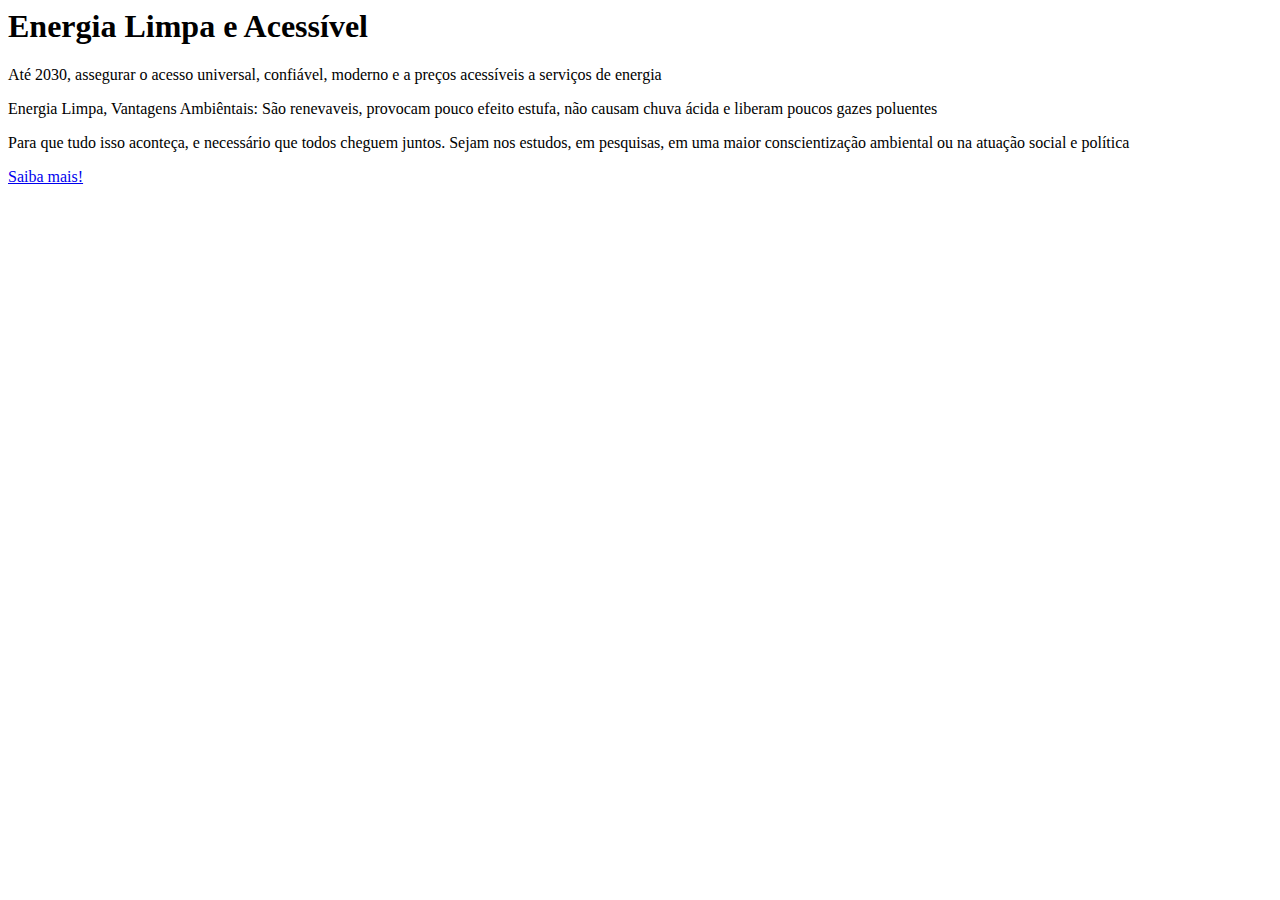
==== index.html @ b8db3df8 "primeiro site html" ====
<html>
    <head>
            <title>Desafio 01</title>
            <link rel="stylesheet" href="estilo.css">
            <meta charset="UTF-8">
    </head>
    <body>
        <div id="imagem_fundo">
            <h1 id="Titulo">Energia Limpa e Acessível</h1>
            <p id="Subtitulo">Até 2030, assegurar o acesso universal, confiável, moderno e a preços acessíveis a serviços de energia</p>
            <p id="Paragrafo_1">Energia Limpa, Vantagens Ambiêntais: São renevaveis, provocam pouco efeito estufa, não causam chuva ácida e liberam poucos gazes poluentes</p>
            <p id="paragrafo_2">Para que tudo isso aconteça, e necessário que todos cheguem juntos. Sejam nos estudos, em pesquisas, em uma maior conscientização ambiental ou na atuação social e política</p>
            
            <a id="Ação" href="https://nacoesunidas.org/pos2015/ods9/"target="_blanck">Saiba mais!</a>
        </div>
    </body>
</html>
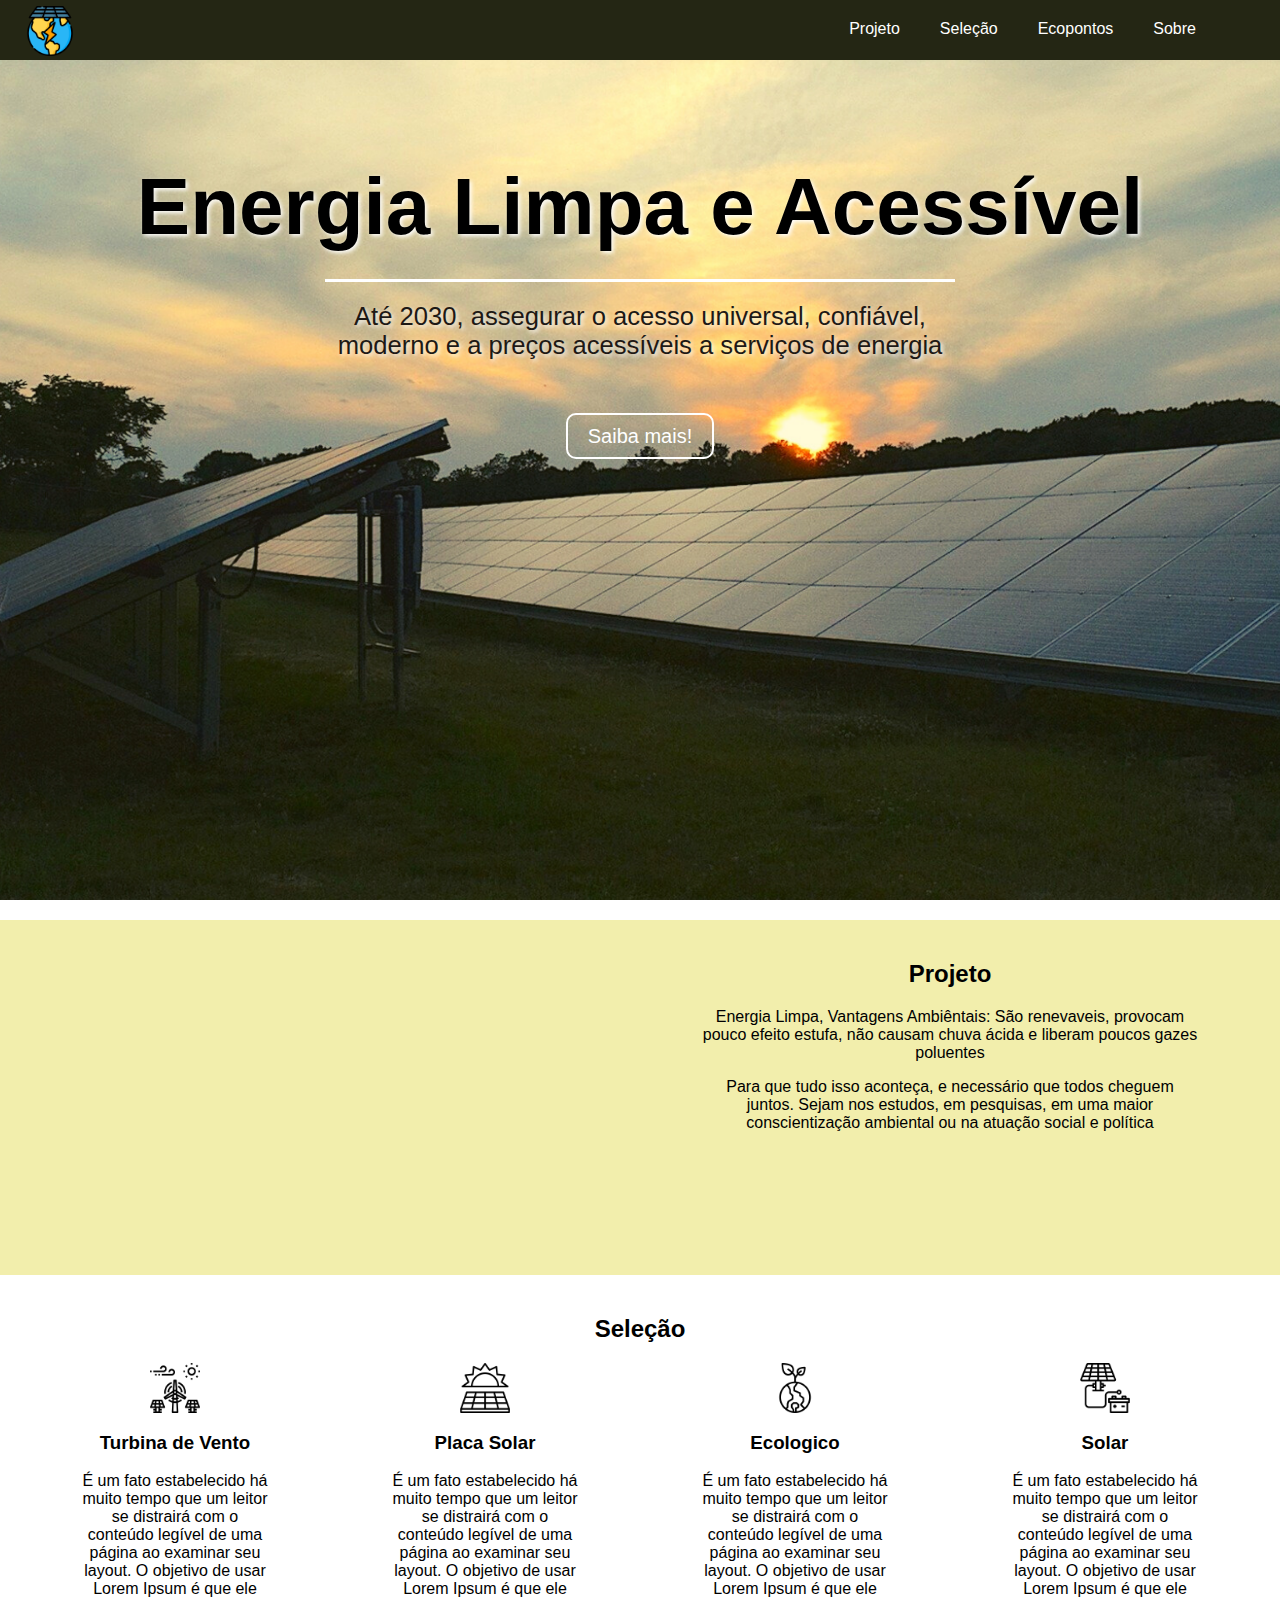
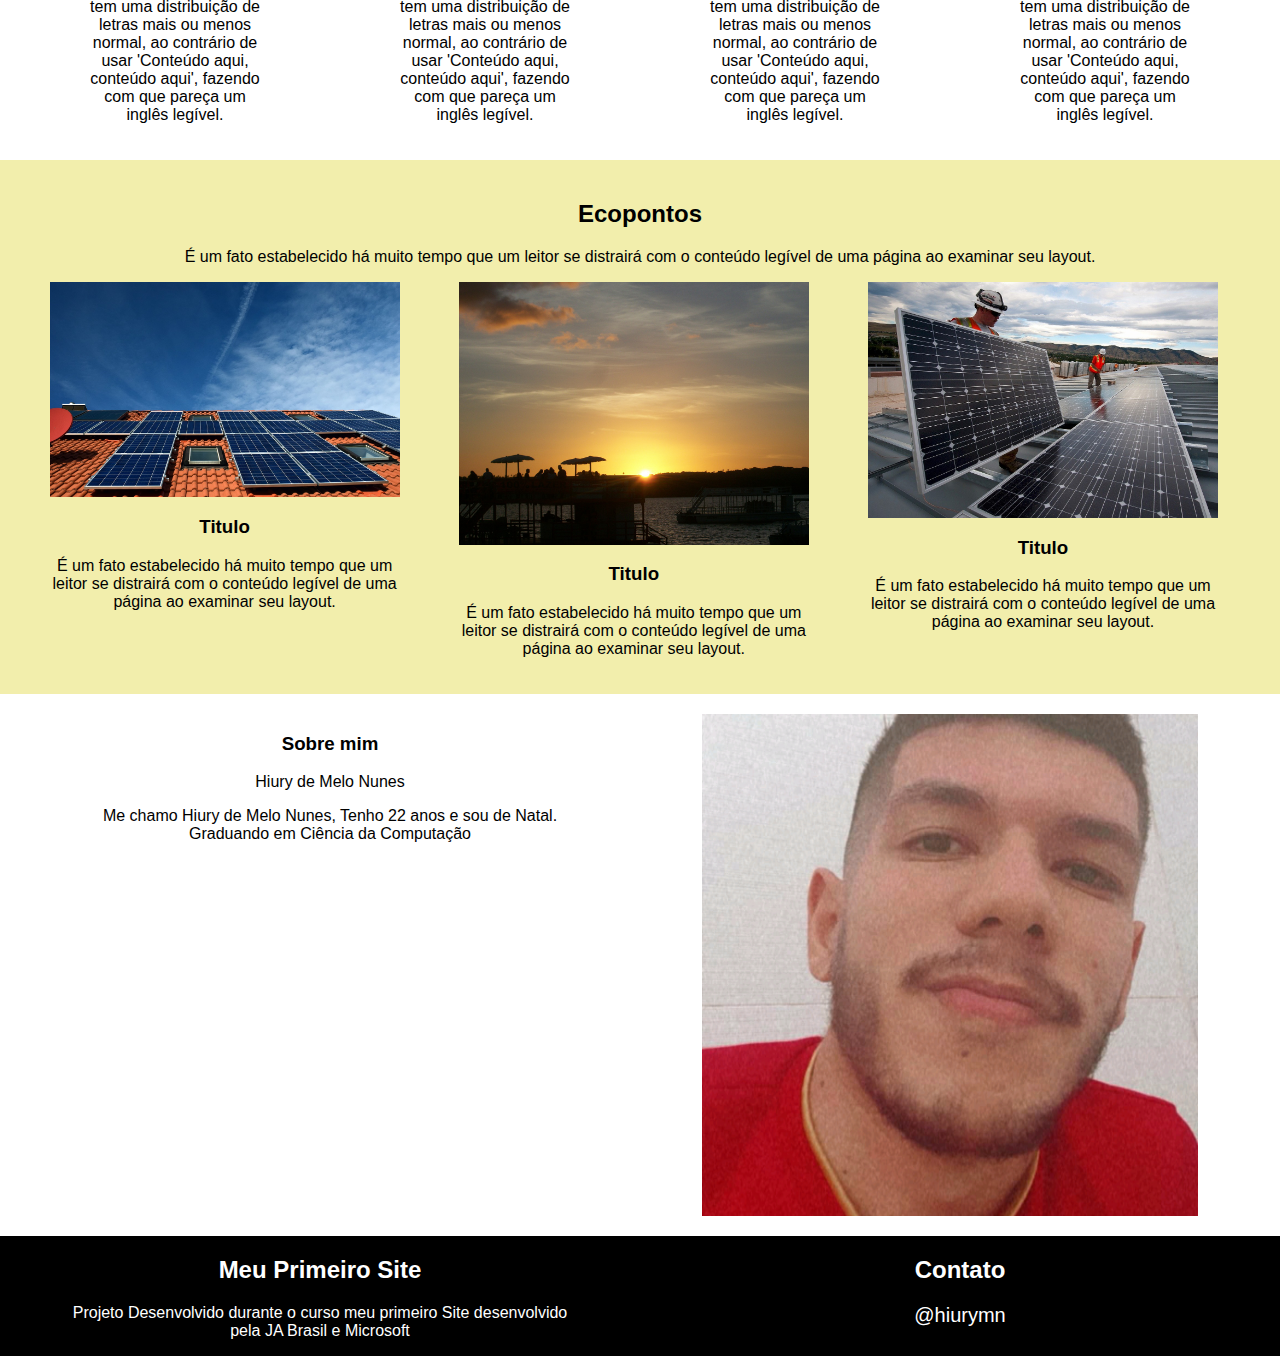
==== commit 200dfc47: "Add files via upload" ====
--- a/index.html
+++ b/index.html
@@ -1,17 +1,147 @@
 <html>
-    <head>
-            <title>Desafio 01</title>
-            <link rel="stylesheet" href="estilo.css">
-            <meta charset="UTF-8">
-    </head>
-    <body>
-        <div id="imagem_fundo">
-            <h1 id="Titulo">Energia Limpa e Acessível</h1>
-            <p id="Subtitulo">Até 2030, assegurar o acesso universal, confiável, moderno e a preços acessíveis a serviços de energia</p>
-            <p id="Paragrafo_1">Energia Limpa, Vantagens Ambiêntais: São renevaveis, provocam pouco efeito estufa, não causam chuva ácida e liberam poucos gazes poluentes</p>
-            <p id="paragrafo_2">Para que tudo isso aconteça, e necessário que todos cheguem juntos. Sejam nos estudos, em pesquisas, em uma maior conscientização ambiental ou na atuação social e política</p>
-            
-            <a id="Ação" href="https://nacoesunidas.org/pos2015/ods9/"target="_blanck">Saiba mais!</a>
+
+<head>
+    <title>Desafio 01</title>
+    <link rel="stylesheet" href="estilo.css">
+    <meta charset="UTF-8">
+    <meta name="viewport" content="width:divece-width,initial-scale=1.0">
+</head>
+
+<body>
+
+    <header>
+        <div id="logodiv">
+            <img id="logo" src="img/logo.png" alt="">
         </div>
-    </body>
+        <ul id="menu">
+            <li><a href="#projeto"> Projeto </a></li>
+            <li><a href="#selecao"> Seleção </a></li>
+            <li><a href="#ecopontos"> Ecopontos</a></li>
+            <li><a href="#sobre"> Sobre</a></li>
+        </ul>
+    </header>
+
+    <div id="imagem_fundo">
+
+        <h1 id="Titulo">Energia Limpa e Acessível</h1>
+        <p id="Subtitulo">Até 2030, assegurar o acesso universal, confiável, moderno e a preços acessíveis a serviços de
+            energia</p>
+
+
+        <a id="Ação" href="https://nacoesunidas.org/pos2015/ods7/" target="_blanck">Saiba mais!</a>
+    </div>
+    <section id="projeto" class="destaque">
+        <div class="coluna dois">
+            <iframe width="100%" height="315" src="https://www.youtube.com/embed/bnU4qrwbpQE" frameborder="0"
+                allow="accelerometer; autoplay; encrypted-media; gyroscope; picture-in-picture"
+                allowfullscreen></iframe>
+        </div>
+
+        <div class="coluna dois">
+            <h2 class="centralizado">Projeto</h2>
+
+            <p id="Paragrafo_1">Energia Limpa, Vantagens Ambiêntais: São renevaveis, provocam pouco efeito estufa, não
+                causam chuva ácida e liberam poucos gazes poluentes
+            </p>
+
+            <p id="paragrafo_2">Para que tudo isso aconteça, e necessário que todos cheguem juntos. Sejam nos estudos,
+                em pesquisas, em uma maior conscientização ambiental ou na atuação social e política
+            </p>
+        </div>
+    </section>
+    <section id="selecao">
+        <h2 class="centralizado">Seleção</h2>
+        <div class="coluna quatro">
+            <img class="icone" src="img/turbina-de-vento.png" alt="[e um icone de Lapis">
+            <h3>Turbina de Vento</h3>
+            <p>É um fato estabelecido há muito tempo que um leitor se distrairá com o conteúdo legível de uma página ao
+                examinar seu layout. O objetivo de usar Lorem Ipsum é que ele tem uma distribuição de letras mais ou
+                menos normal, ao contrário de usar 'Conteúdo aqui, conteúdo aqui', fazendo com que pareça um inglês
+                legível.</p>
+        </div>
+
+        <div class="coluna quatro">
+            <img class="icone" src="img/placas_solares.png" alt="[e um icone de Lapis">
+            <h3>Placa Solar</h3>
+            <p>É um fato estabelecido há muito tempo que um leitor se distrairá com o conteúdo legível de uma página ao
+                examinar seu layout. O objetivo de usar Lorem Ipsum é que ele tem uma distribuição de letras mais ou
+                menos normal, ao contrário de usar 'Conteúdo aqui, conteúdo aqui', fazendo com que pareça um inglês
+                legível.</p>
+        </div>
+
+        <div class="coluna quatro">
+            <img class="icone" src="img/ecologico.png" alt="[e um icone de Lapis">
+            <h3>Ecologico</h3>
+            <p>É um fato estabelecido há muito tempo que um leitor se distrairá com o conteúdo legível de uma página ao
+                examinar seu layout. O objetivo de usar Lorem Ipsum é que ele tem uma distribuição de letras mais ou
+                menos normal, ao contrário de usar 'Conteúdo aqui, conteúdo aqui', fazendo com que pareça um inglês
+                legível.</p>
+        </div>
+
+        <div class="coluna quatro">
+            <img class="icone" src="img/solar.png" alt="[e um icone de Lapis">
+            <h3>Solar</h3>
+            <p>É um fato estabelecido há muito tempo que um leitor se distrairá com o conteúdo legível de uma página ao
+                examinar seu layout. O objetivo de usar Lorem Ipsum é que ele tem uma distribuição de letras mais ou
+                menos normal, ao contrário de usar 'Conteúdo aqui, conteúdo aqui', fazendo com que pareça um inglês
+                legível.</p>
+        </div>
+    </section>
+
+    <section id="ecopontos" class="destaque">
+        <h2 class="centralizado">Ecopontos</h2>
+        <p class="centralizado">É um fato estabelecido há muito tempo que um leitor se distrairá com o conteúdo legível
+            de uma página ao examinar seu layout.
+        </p>
+
+        <div class="coluna tres">
+            <img class="imgeco" src="img/img02.jpg" alt="">
+            <h3>Titulo</h3>
+            <p>É um fato estabelecido há muito tempo que um leitor se distrairá com o conteúdo legível de uma página ao
+                examinar seu layout.</p>
+        </div>
+
+        <div class="coluna tres">
+            <img class="imgeco" src="img/img03.jpg" alt="">
+            <h3>Titulo</h3>
+            <p>É um fato estabelecido há muito tempo que um leitor se distrairá com o conteúdo legível de uma página ao
+                examinar seu layout.</p>
+        </div>
+
+        <div class="coluna tres">
+            <img class="imgeco" src="img/img04.jpg" alt="">
+            <h3>Titulo</h3>
+            <p>É um fato estabelecido há muito tempo que um leitor se distrairá com o conteúdo legível de uma página ao
+                examinar seu layout.</p>
+        </div>
+    </section>
+
+    <section id="sobre">
+        <div class="coluna dois">
+            <h3 class="centralizado">Sobre mim</h3>
+            <p>Hiury de Melo Nunes</p>
+            <p>Me chamo Hiury de Melo Nunes, Tenho 22 anos e sou de Natal. Graduando em Ciência da Computação</p>
+        </div>
+
+        <div class="coluna dois">
+            <img width="100%" src="img/Eu.jpeg" alt="">
+        </div>
+    </section>
+    <footer>
+        <div class="coluna dois cinco">
+            <h2>Meu Primeiro Site</h2>
+            <p>
+                Projeto Desenvolvido durante o curso meu primeiro Site desenvolvido pela JA Brasil e Microsoft
+            </p>
+        </div>
+
+        <div class="coluna dois cinco">
+            <h2>Contato</h2>
+            <p>
+                <a id="Credito" href="https://www.instagram.com/hiurymn/?hl=pt-br"target="_blanck">@hiurymn</a>
+            </p>
+        </div>
+    </footer>
+</body>
+
 </html>--- a/estilo.css
+++ b/estilo.css
@@ -0,0 +1,146 @@
+html,body{
+    margin: 0;
+    font-family:'Roboto',sans-serif;
+    
+}
+header{
+    background-color:#242614;
+    color: #F2C46D;
+    height: 60px;
+    width: 100%;
+    position: fixed;
+    z-index: 10;
+}
+#logo {
+    width: 50px;
+    position: absolute;
+    margin-top: 0.5%;
+    margin-left: 50px;
+    transform: translatex(-50%) ;
+    
+}
+#menu{
+    float:right;
+    margin-right: 5%;
+    list-style: none;
+    margin-top: 0;
+    
+}
+li{
+   float: left; 
+   padding: 20px 20px 22px 20px;
+}
+li:hover{
+    background-color: #D95A11;
+}
+li a {
+    text-decoration: none;
+    color: white;
+}
+#imagem_fundo{
+    background-image:url(img/capa.png);
+    background-size: cover;
+    background-attachment: fixed;
+    height: 100%;
+    padding: 10px;
+    text-align: center;
+}
+#Titulo{
+    color: black;
+    text-shadow: 2px 2px 4px white;
+    padding-top: 12%;
+    margin: 0;
+    font-size: 500%;
+}
+#Subtitulo{
+    color: #1E1915;
+    text-shadow: 2px 2px 4px white;
+    font-size: 160%;
+    font-weight: 100;
+    margin-left: 25%;
+    margin-right: 25%;
+    padding-top: 20px;
+    padding-bottom: 40px;
+    border-top: 3px white solid;
+}
+
+#Ação{
+    color: white;
+    border: 2px white solid;
+    border-radius: 10px;
+    padding: 10px 20px 10px 20px;
+    font-size: 20px;
+    text-decoration: none;
+}
+.icone{
+    width: 50px;
+}
+
+.destaque{
+    background-color: #F2EEAC;
+}
+section{
+    padding: 20px;
+    float: left;
+    text-align: center;
+}
+.imgeco{
+    width: 350px;
+}
+.coluna{
+    float: left;
+    padding: 0 5%;
+    position: relative;
+    
+}
+.justificado{
+    text-align: justify;
+}
+.centralizado{
+    text-align: center;
+}
+.quatro{
+    width: 15%;
+}
+.tres{
+    width: 29%;
+    padding: 0 2%;
+}
+.dois{
+    width: 40%;
+}
+footer{
+    background-color:black;
+    float: left;
+    width: 100%;
+    text-align: center;
+}
+.cinco{
+    text-decoration: none;
+    color: white;
+}
+@media all and (max-width: 768px) {
+    #menu{
+        visibility: hidden;
+    }
+    .coluna, .dois, .tres, .quatro {
+        display: block;
+        width: 80%;
+        padding: 0px;
+        margin: 10px auto;
+        float: none;
+    }
+    #logodiv{
+        width: 100%;
+        position: relative;
+        text-align: center;
+        padding: 0px;
+    }
+}
+#credito{
+    color: white;
+    border-radius: 10px;
+    padding: 10px 20px 10px 20px;
+    font-size: 20px;
+    text-decoration: none;
+}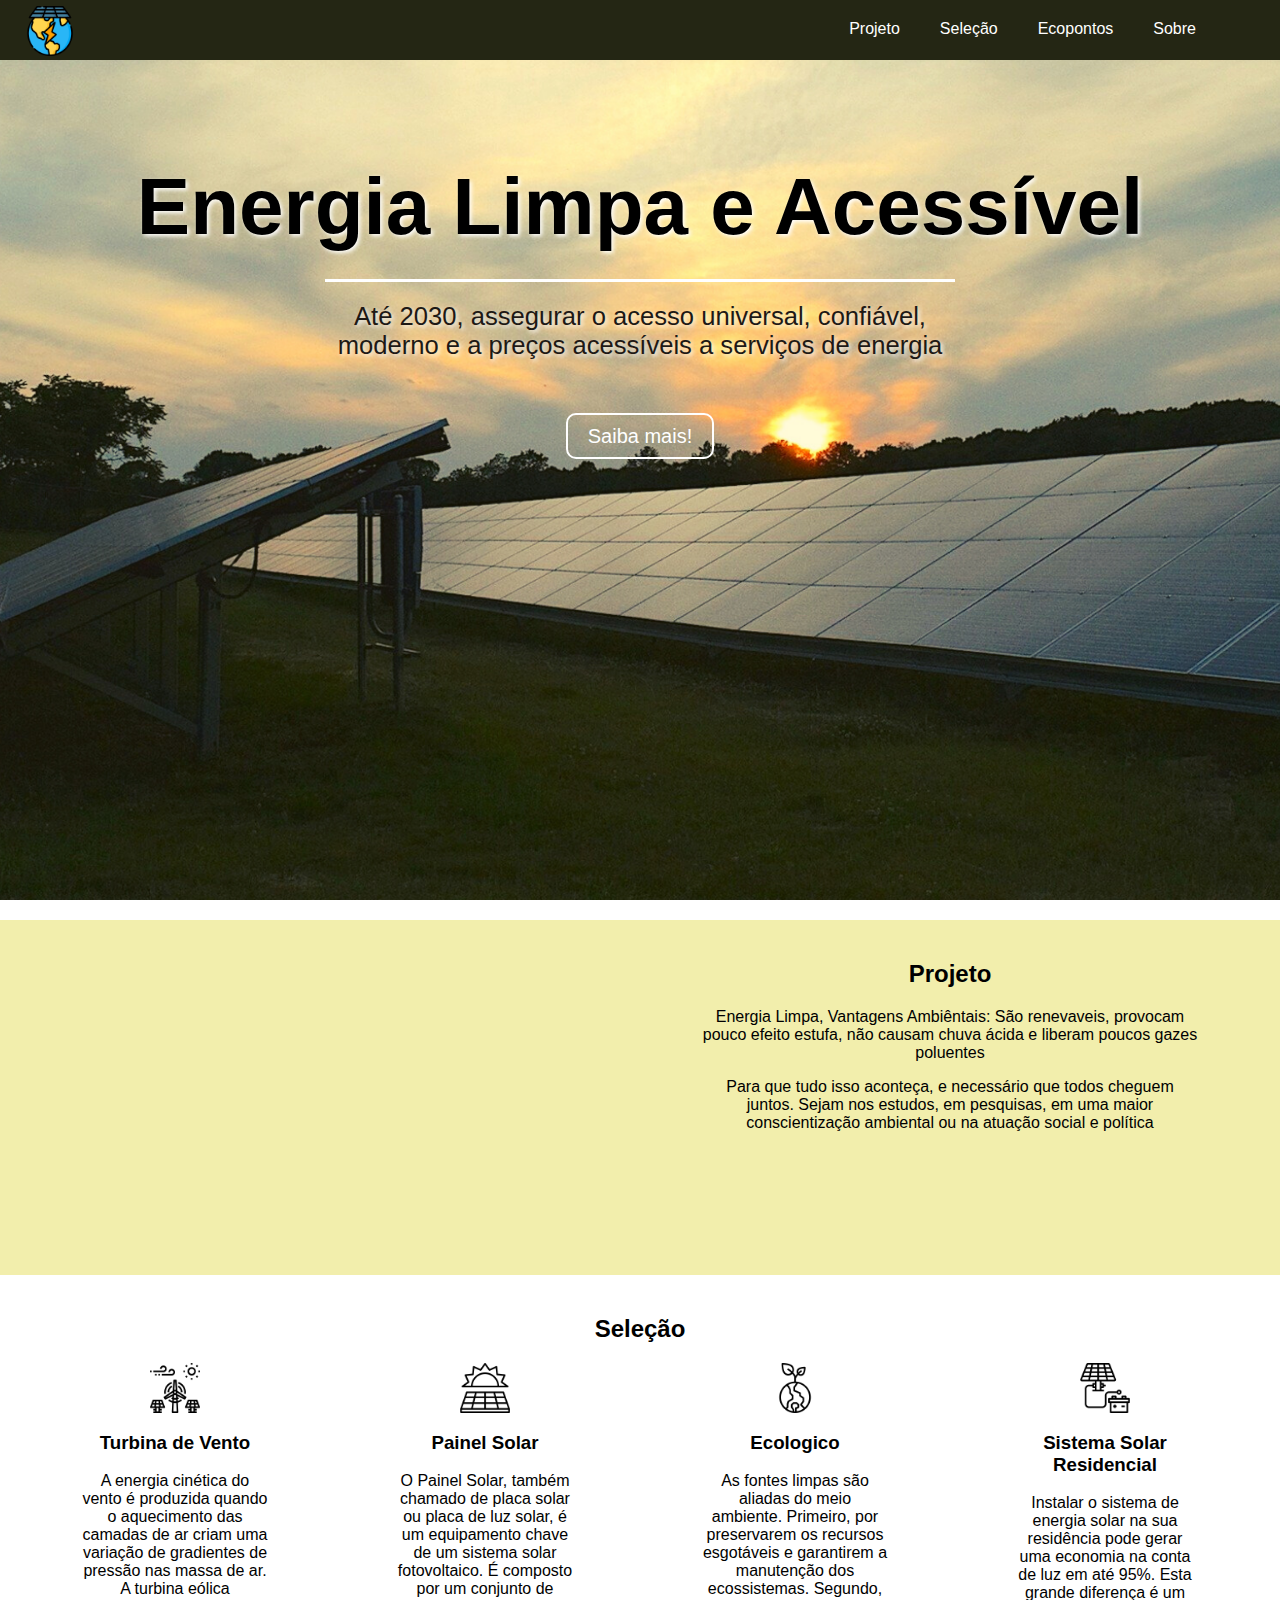
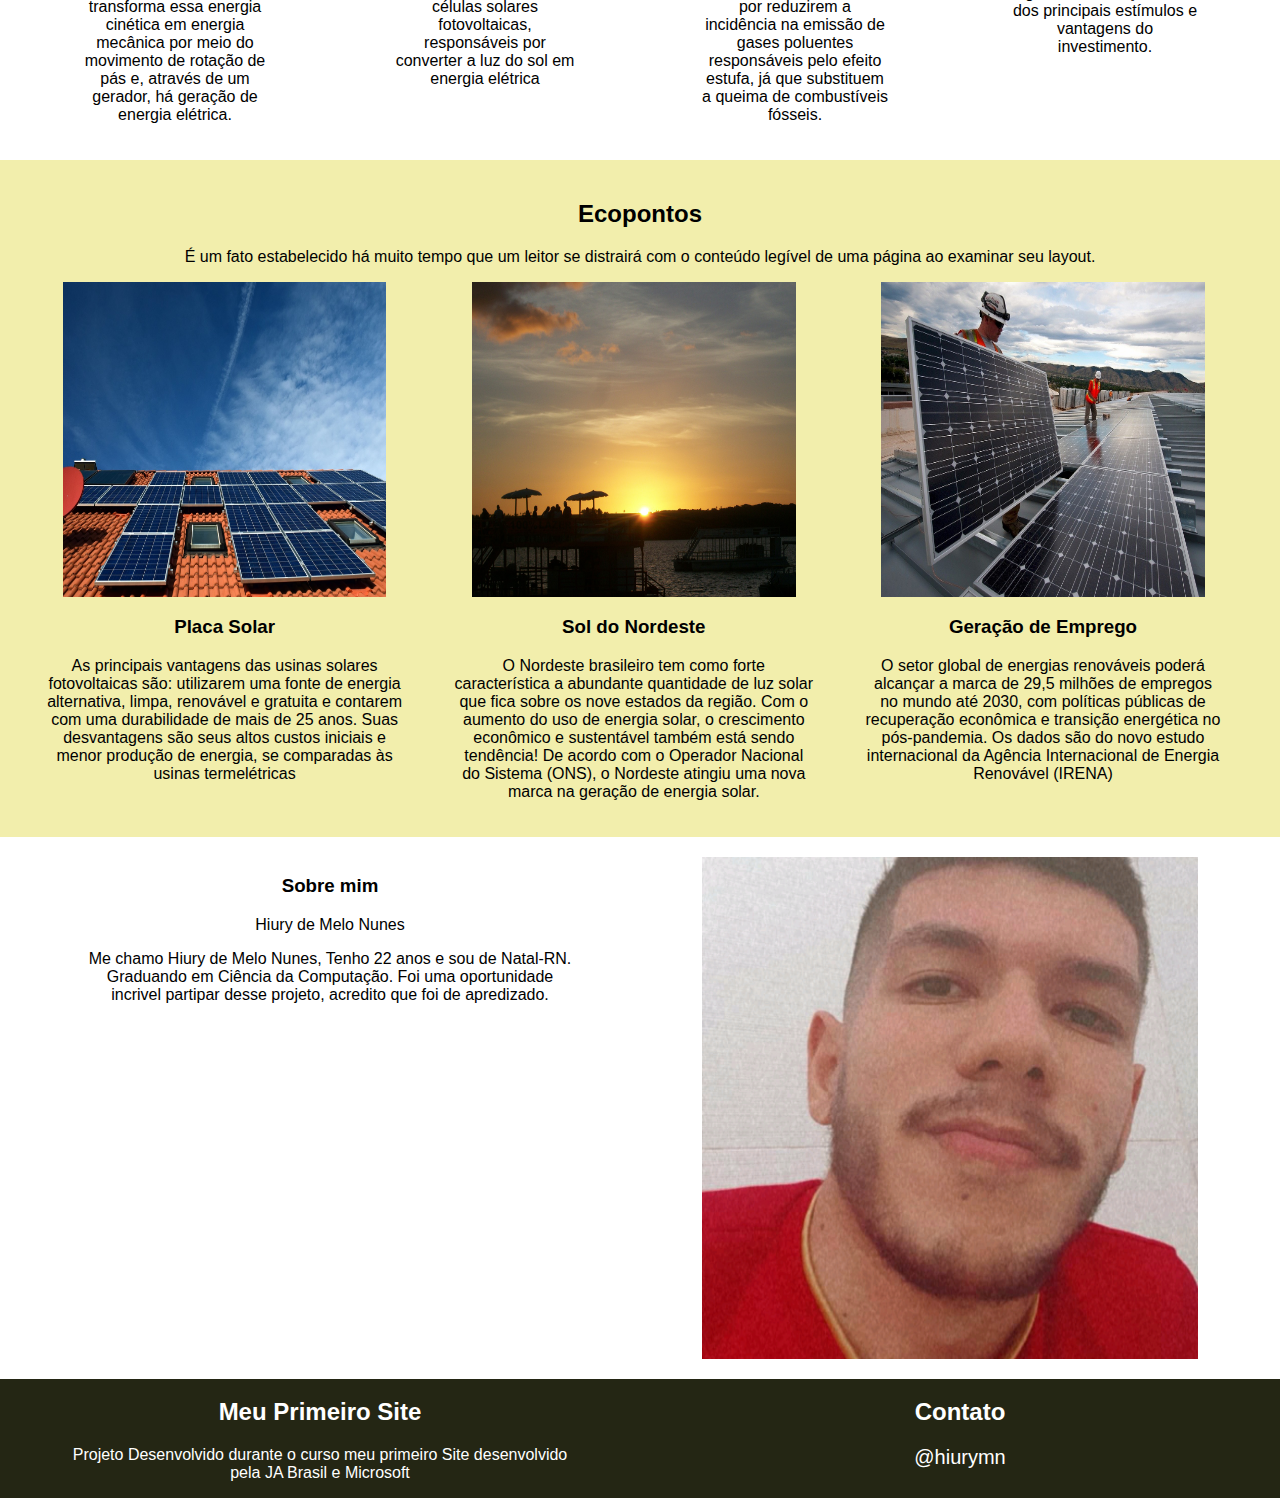
==== commit 5f3d5505: "Add files via upload" ====
--- a/index.html
+++ b/index.html
@@ -1,7 +1,7 @@
 <html>
 
 <head>
-    <title>Desafio 01</title>
+    <title>Meu Primeiro Site</title>
     <link rel="stylesheet" href="estilo.css">
     <meta charset="UTF-8">
     <meta name="viewport" content="width:divece-width,initial-scale=1.0">
@@ -54,37 +54,27 @@
         <div class="coluna quatro">
             <img class="icone" src="img/turbina-de-vento.png" alt="[e um icone de Lapis">
             <h3>Turbina de Vento</h3>
-            <p>É um fato estabelecido há muito tempo que um leitor se distrairá com o conteúdo legível de uma página ao
-                examinar seu layout. O objetivo de usar Lorem Ipsum é que ele tem uma distribuição de letras mais ou
-                menos normal, ao contrário de usar 'Conteúdo aqui, conteúdo aqui', fazendo com que pareça um inglês
-                legível.</p>
+            <p>A energia cinética do vento é produzida quando o aquecimento das camadas de ar criam uma variação de gradientes de pressão nas massa de ar.
+
+                A turbina eólica transforma essa energia cinética em energia mecânica por meio do movimento de rotação de pás e, através de um gerador, há geração de energia elétrica.</p>
         </div>
 
         <div class="coluna quatro">
             <img class="icone" src="img/placas_solares.png" alt="[e um icone de Lapis">
-            <h3>Placa Solar</h3>
-            <p>É um fato estabelecido há muito tempo que um leitor se distrairá com o conteúdo legível de uma página ao
-                examinar seu layout. O objetivo de usar Lorem Ipsum é que ele tem uma distribuição de letras mais ou
-                menos normal, ao contrário de usar 'Conteúdo aqui, conteúdo aqui', fazendo com que pareça um inglês
-                legível.</p>
+            <h3>Painel Solar</h3>
+            <p>O Painel Solar, também chamado de placa solar ou placa de luz solar, é um equipamento chave de um sistema solar fotovoltaico. É composto por um conjunto de células solares fotovoltaicas, responsáveis por converter a luz do sol em energia elétrica</p>
         </div>
 
         <div class="coluna quatro">
             <img class="icone" src="img/ecologico.png" alt="[e um icone de Lapis">
             <h3>Ecologico</h3>
-            <p>É um fato estabelecido há muito tempo que um leitor se distrairá com o conteúdo legível de uma página ao
-                examinar seu layout. O objetivo de usar Lorem Ipsum é que ele tem uma distribuição de letras mais ou
-                menos normal, ao contrário de usar 'Conteúdo aqui, conteúdo aqui', fazendo com que pareça um inglês
-                legível.</p>
+            <p> As fontes limpas são aliadas do meio ambiente. Primeiro, por preservarem os recursos esgotáveis e garantirem a manutenção dos ecossistemas. Segundo, por reduzirem a incidência na emissão de gases poluentes responsáveis pelo efeito estufa, já que substituem a queima de combustíveis fósseis. </p>
         </div>
 
         <div class="coluna quatro">
             <img class="icone" src="img/solar.png" alt="[e um icone de Lapis">
-            <h3>Solar</h3>
-            <p>É um fato estabelecido há muito tempo que um leitor se distrairá com o conteúdo legível de uma página ao
-                examinar seu layout. O objetivo de usar Lorem Ipsum é que ele tem uma distribuição de letras mais ou
-                menos normal, ao contrário de usar 'Conteúdo aqui, conteúdo aqui', fazendo com que pareça um inglês
-                legível.</p>
+            <h3>Sistema Solar Residencial</h3>
+            <p>Instalar o sistema de energia solar na sua residência pode gerar uma economia na conta de luz em até 95%. Esta grande diferença é um dos principais estímulos e vantagens do investimento.</p>
         </div>
     </section>
 
@@ -95,24 +85,21 @@
         </p>
 
         <div class="coluna tres">
-            <img class="imgeco" src="img/img02.jpg" alt="">
-            <h3>Titulo</h3>
-            <p>É um fato estabelecido há muito tempo que um leitor se distrairá com o conteúdo legível de uma página ao
-                examinar seu layout.</p>
+            <img id="imagem01" class="imgeco" src="img/img02.jpg" alt="">
+            <h3>Placa Solar</h3>
+            <p>As principais vantagens das usinas solares fotovoltaicas são: utilizarem uma fonte de energia alternativa, limpa, renovável e gratuita e contarem com uma durabilidade de mais de 25 anos. Suas desvantagens são seus altos custos iniciais e menor produção de energia, se comparadas às usinas termelétricas</p>
         </div>
 
-        <div class="coluna tres">
+        <div id="imagem02" class="coluna tres">
             <img class="imgeco" src="img/img03.jpg" alt="">
-            <h3>Titulo</h3>
-            <p>É um fato estabelecido há muito tempo que um leitor se distrairá com o conteúdo legível de uma página ao
-                examinar seu layout.</p>
+            <h3>Sol do Nordeste</h3>
+            <p>O Nordeste brasileiro tem como forte característica a abundante quantidade de luz solar que fica sobre os nove estados da região. Com o aumento do uso de energia solar, o crescimento econômico e sustentável também está sendo tendência! De acordo com o Operador Nacional do Sistema (ONS), o Nordeste atingiu uma nova marca na geração de energia solar.</p>
         </div>
 
-        <div class="coluna tres">
+        <div id="imagem03" class="coluna tres">
             <img class="imgeco" src="img/img04.jpg" alt="">
-            <h3>Titulo</h3>
-            <p>É um fato estabelecido há muito tempo que um leitor se distrairá com o conteúdo legível de uma página ao
-                examinar seu layout.</p>
+            <h3>Geração de Emprego </h3>
+            <p>O setor global de energias renováveis poderá alcançar a marca de 29,5 milhões de empregos no mundo até 2030, com políticas públicas de recuperação econômica e transição energética no pós-pandemia. Os dados são do novo estudo internacional da Agência Internacional de Energia Renovável (IRENA)</p>
         </div>
     </section>
 
@@ -120,7 +107,8 @@
         <div class="coluna dois">
             <h3 class="centralizado">Sobre mim</h3>
             <p>Hiury de Melo Nunes</p>
-            <p>Me chamo Hiury de Melo Nunes, Tenho 22 anos e sou de Natal. Graduando em Ciência da Computação</p>
+            <p>Me chamo Hiury de Melo Nunes, Tenho 22 anos e sou de Natal-RN. Graduando em Ciência da Computação. Foi uma oportunidade incrivel partipar desse projeto, acredito que foi de apredizado. 
+            </p>
         </div>
 
         <div class="coluna dois">
@@ -143,5 +131,4 @@
         </div>
     </footer>
 </body>
-
 </html>--- a/estilo.css
+++ b/estilo.css
@@ -85,7 +85,8 @@
     text-align: center;
 }
 .imgeco{
-    width: 350px;
+    width: 90%;
+    height: 35%;
 }
 .coluna{
     float: left;
@@ -110,7 +111,7 @@
     width: 40%;
 }
 footer{
-    background-color:black;
+    background-color:#242614;
     float: left;
     width: 100%;
     text-align: center;
@@ -143,4 +144,5 @@
     padding: 10px 20px 10px 20px;
     font-size: 20px;
     text-decoration: none;
-}+}
+
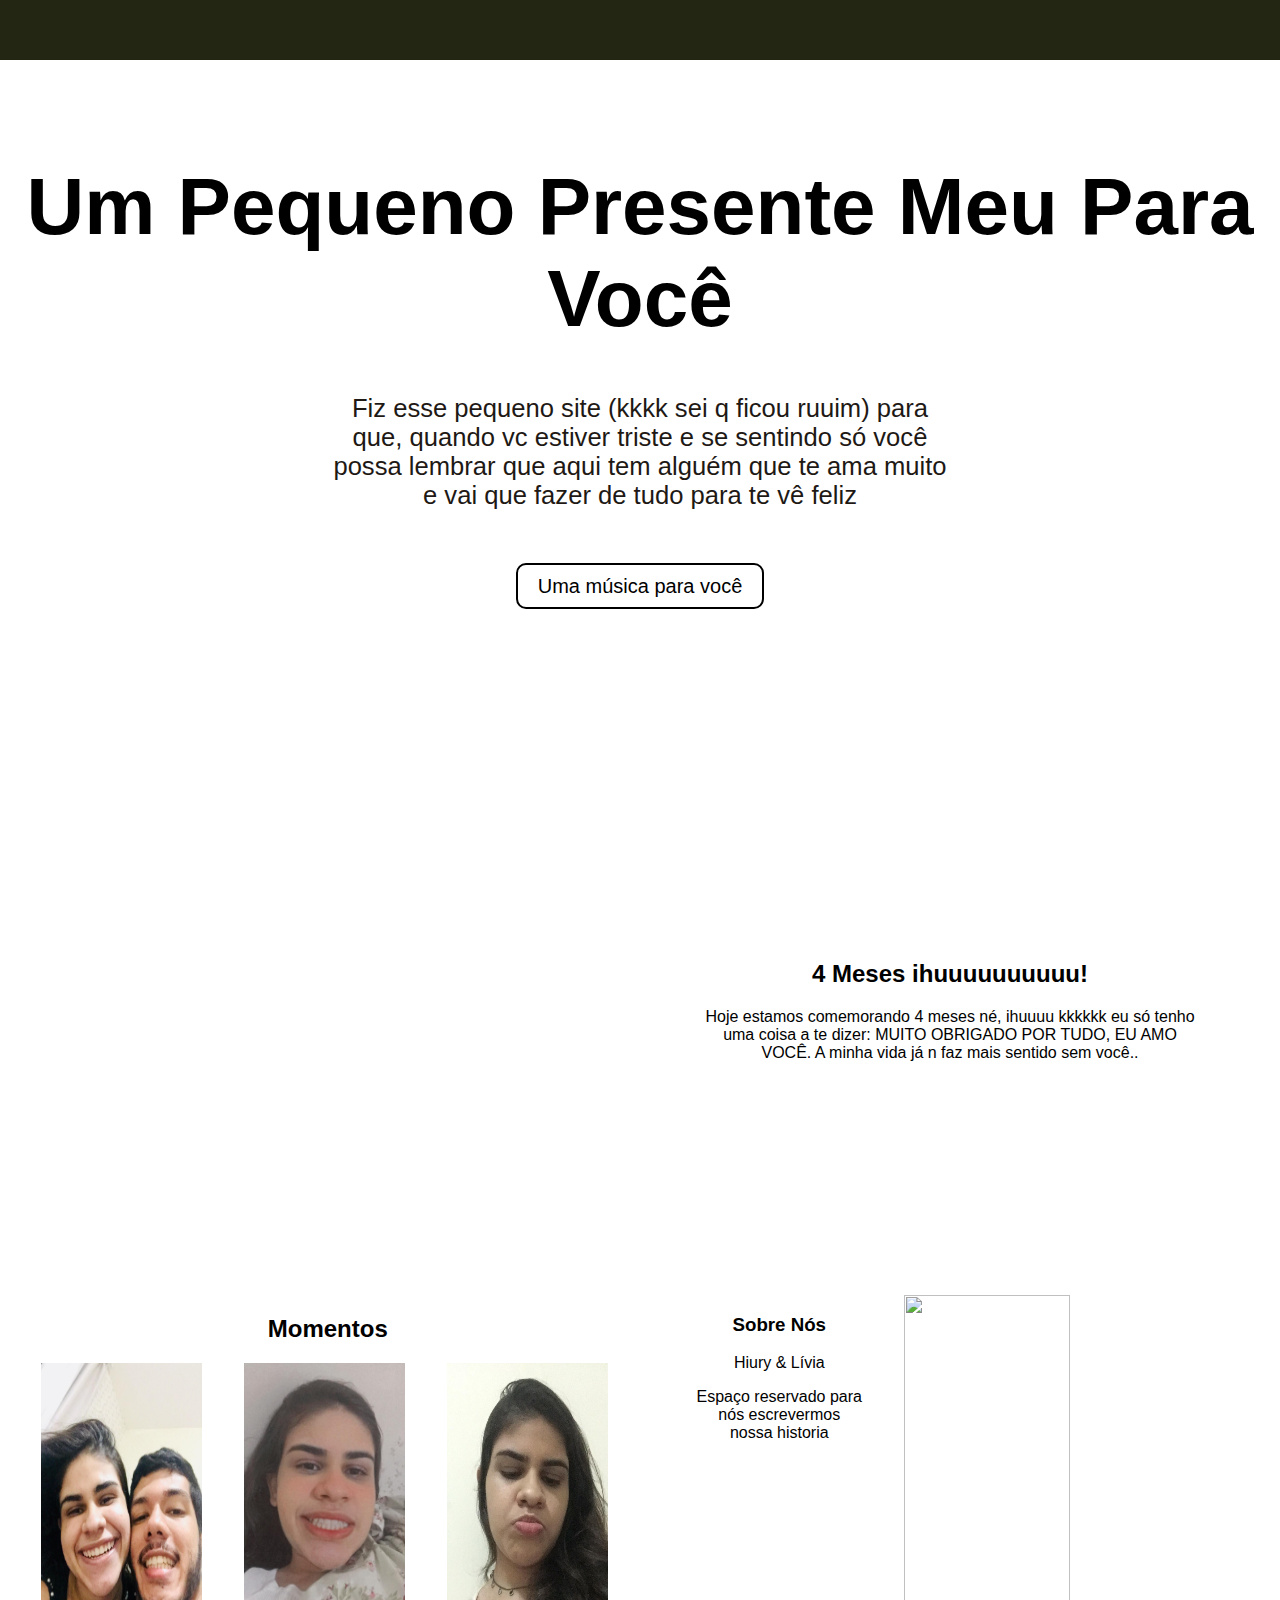
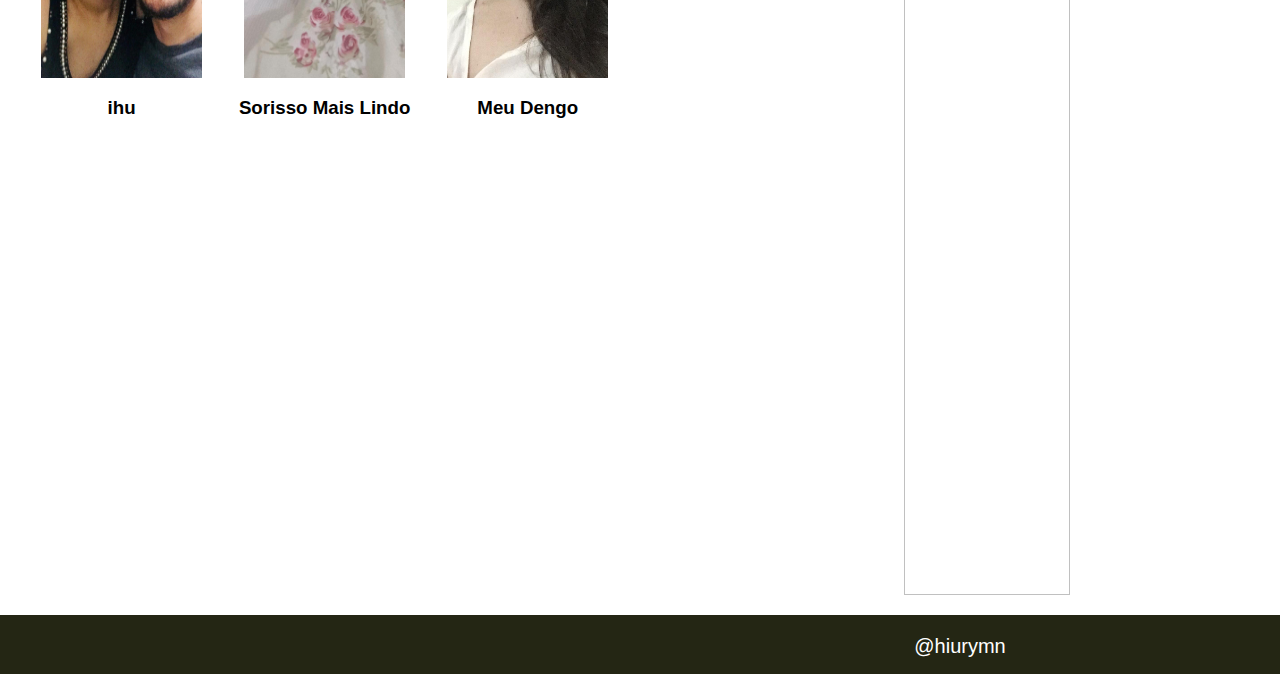
==== commit a0793c16: "Add files via upload" ====
--- a/index.html
+++ b/index.html
@@ -1,7 +1,7 @@
 <html>
 
 <head>
-    <title>Meu Primeiro Site</title>
+    <title>Nosso Site Meu Amor</title>
     <link rel="stylesheet" href="estilo.css">
     <meta charset="UTF-8">
     <meta name="viewport" content="width:divece-width,initial-scale=1.0">
@@ -10,104 +10,64 @@
 <body>
 
     <header>
-        <div id="logodiv">
-            <img id="logo" src="img/logo.png" alt="">
         </div>
-        <ul id="menu">
-            <li><a href="#projeto"> Projeto </a></li>
-            <li><a href="#selecao"> Seleção </a></li>
-            <li><a href="#ecopontos"> Ecopontos</a></li>
-            <li><a href="#sobre"> Sobre</a></li>
-        </ul>
+        
     </header>
 
     <div id="imagem_fundo">
 
-        <h1 id="Titulo">Energia Limpa e Acessível</h1>
-        <p id="Subtitulo">Até 2030, assegurar o acesso universal, confiável, moderno e a preços acessíveis a serviços de
-            energia</p>
+        <h1 id="Titulo">Um Pequeno Presente Meu Para Você</h1>
+        <p id="Subtitulo">Fiz esse pequeno site (kkkk sei q ficou ruuim) para que, quando vc estiver triste e se sentindo só você possa lembrar que aqui tem alguém que te ama muito e vai que fazer de tudo para te vê feliz </p>
 
 
-        <a id="Ação" href="https://nacoesunidas.org/pos2015/ods7/" target="_blanck">Saiba mais!</a>
+        <a id="Ação" href="https://www.youtube.com/watch?v=sYjr8DglQU0" target="_blanck">Uma música para você</a>
     </div>
     <section id="projeto" class="destaque">
         <div class="coluna dois">
-            <iframe width="100%" height="315" src="https://www.youtube.com/embed/bnU4qrwbpQE" frameborder="0"
-                allow="accelerometer; autoplay; encrypted-media; gyroscope; picture-in-picture"
-                allowfullscreen></iframe>
+            <iframe width="560" height="315" src="https://www.youtube.com/embed/hh9WgYHRuhU" frameborder="0" allow="accelerometer; autoplay; clipboard-write; encrypted-media; gyroscope; picture-in-picture" allowfullscreen></iframe>
         </div>
 
         <div class="coluna dois">
-            <h2 class="centralizado">Projeto</h2>
+            <h2 class="centralizado"> 4 Meses ihuuuuuuuuuu!</h2>
 
-            <p id="Paragrafo_1">Energia Limpa, Vantagens Ambiêntais: São renevaveis, provocam pouco efeito estufa, não
-                causam chuva ácida e liberam poucos gazes poluentes
+            <p id="Paragrafo_1"> 
             </p>
 
-            <p id="paragrafo_2">Para que tudo isso aconteça, e necessário que todos cheguem juntos. Sejam nos estudos,
-                em pesquisas, em uma maior conscientização ambiental ou na atuação social e política
+            <p id="paragrafo_2"> Hoje estamos comemorando 4 meses né, ihuuuu kkkkkk eu só tenho uma coisa a te dizer: MUITO OBRIGADO POR TUDO, EU AMO VOCÊ. A minha vida já n faz mais sentido sem você..
             </p>
         </div>
     </section>
-    <section id="selecao">
-        <h2 class="centralizado">Seleção</h2>
-        <div class="coluna quatro">
-            <img class="icone" src="img/turbina-de-vento.png" alt="[e um icone de Lapis">
-            <h3>Turbina de Vento</h3>
-            <p>A energia cinética do vento é produzida quando o aquecimento das camadas de ar criam uma variação de gradientes de pressão nas massa de ar.
-
-                A turbina eólica transforma essa energia cinética em energia mecânica por meio do movimento de rotação de pás e, através de um gerador, há geração de energia elétrica.</p>
-        </div>
-
-        <div class="coluna quatro">
-            <img class="icone" src="img/placas_solares.png" alt="[e um icone de Lapis">
-            <h3>Painel Solar</h3>
-            <p>O Painel Solar, também chamado de placa solar ou placa de luz solar, é um equipamento chave de um sistema solar fotovoltaico. É composto por um conjunto de células solares fotovoltaicas, responsáveis por converter a luz do sol em energia elétrica</p>
-        </div>
-
-        <div class="coluna quatro">
-            <img class="icone" src="img/ecologico.png" alt="[e um icone de Lapis">
-            <h3>Ecologico</h3>
-            <p> As fontes limpas são aliadas do meio ambiente. Primeiro, por preservarem os recursos esgotáveis e garantirem a manutenção dos ecossistemas. Segundo, por reduzirem a incidência na emissão de gases poluentes responsáveis pelo efeito estufa, já que substituem a queima de combustíveis fósseis. </p>
-        </div>
-
-        <div class="coluna quatro">
-            <img class="icone" src="img/solar.png" alt="[e um icone de Lapis">
-            <h3>Sistema Solar Residencial</h3>
-            <p>Instalar o sistema de energia solar na sua residência pode gerar uma economia na conta de luz em até 95%. Esta grande diferença é um dos principais estímulos e vantagens do investimento.</p>
-        </div>
-    </section>
-
+    
     <section id="ecopontos" class="destaque">
-        <h2 class="centralizado">Ecopontos</h2>
-        <p class="centralizado">É um fato estabelecido há muito tempo que um leitor se distrairá com o conteúdo legível
-            de uma página ao examinar seu layout.
+        <h2 class="centralizado">Momentos</h2>
+        <p class="centralizado">
         </p>
 
         <div class="coluna tres">
-            <img id="imagem01" class="imgeco" src="img/img02.jpg" alt="">
-            <h3>Placa Solar</h3>
-            <p>As principais vantagens das usinas solares fotovoltaicas são: utilizarem uma fonte de energia alternativa, limpa, renovável e gratuita e contarem com uma durabilidade de mais de 25 anos. Suas desvantagens são seus altos custos iniciais e menor produção de energia, se comparadas às usinas termelétricas</p>
+            <img id="imagem01" class="imgeco" src="img/img02.jpeg" alt="">
+            <h3>ihu</h3>
+            <p></p>
         </div>
 
         <div id="imagem02" class="coluna tres">
-            <img class="imgeco" src="img/img03.jpg" alt="">
-            <h3>Sol do Nordeste</h3>
-            <p>O Nordeste brasileiro tem como forte característica a abundante quantidade de luz solar que fica sobre os nove estados da região. Com o aumento do uso de energia solar, o crescimento econômico e sustentável também está sendo tendência! De acordo com o Operador Nacional do Sistema (ONS), o Nordeste atingiu uma nova marca na geração de energia solar.</p>
+            <img class="imgeco" src="img/img03.jpeg" alt="">
+            <h3>Sorisso Mais Lindo</h3>
+            <p></p>
         </div>
 
         <div id="imagem03" class="coluna tres">
-            <img class="imgeco" src="img/img04.jpg" alt="">
-            <h3>Geração de Emprego </h3>
-            <p>O setor global de energias renováveis poderá alcançar a marca de 29,5 milhões de empregos no mundo até 2030, com políticas públicas de recuperação econômica e transição energética no pós-pandemia. Os dados são do novo estudo internacional da Agência Internacional de Energia Renovável (IRENA)</p>
+            <img class="imgeco" src="img/img04.jpeg" alt="">
+            <h3> Meu Dengo </h3>
+            <p></p>
         </div>
     </section>
 
     <section id="sobre">
         <div class="coluna dois">
-            <h3 class="centralizado">Sobre mim</h3>
-            <p>Hiury de Melo Nunes</p>
-            <p>Me chamo Hiury de Melo Nunes, Tenho 22 anos e sou de Natal-RN. Graduando em Ciência da Computação. Foi uma oportunidade incrivel partipar desse projeto, acredito que foi de apredizado. 
+            <h3 class="centralizado">Sobre Nós</h3>
+            <p>Hiury & Lívia</p>
+            <p>
+                Espaço reservado para nós escrevermos nossa historia
             </p>
         </div>
 
@@ -117,14 +77,14 @@
     </section>
     <footer>
         <div class="coluna dois cinco">
-            <h2>Meu Primeiro Site</h2>
+            <h2></h2>
             <p>
-                Projeto Desenvolvido durante o curso meu primeiro Site desenvolvido pela JA Brasil e Microsoft
+               
             </p>
         </div>
 
         <div class="coluna dois cinco">
-            <h2>Contato</h2>
+            <h2></h2>
             <p>
                 <a id="Credito" href="https://www.instagram.com/hiurymn/?hl=pt-br"target="_blanck">@hiurymn</a>
             </p>
--- a/estilo.css
+++ b/estilo.css
@@ -38,7 +38,7 @@
     color: white;
 }
 #imagem_fundo{
-    background-image:url(img/capa.png);
+    background-image:url(img/capaH.png);
     background-size: cover;
     background-attachment: fixed;
     height: 100%;
@@ -65,8 +65,8 @@
 }
 
 #Ação{
-    color: white;
-    border: 2px white solid;
+    color: black;
+    border: 2px black solid;
     border-radius: 10px;
     padding: 10px 20px 10px 20px;
     font-size: 20px;
@@ -77,7 +77,7 @@
 }
 
 .destaque{
-    background-color: #F2EEAC;
+    background-color: white;
 }
 section{
     padding: 20px;
@@ -109,6 +109,7 @@
 }
 .dois{
     width: 40%;
+    float: left;
 }
 footer{
     background-color:#242614;
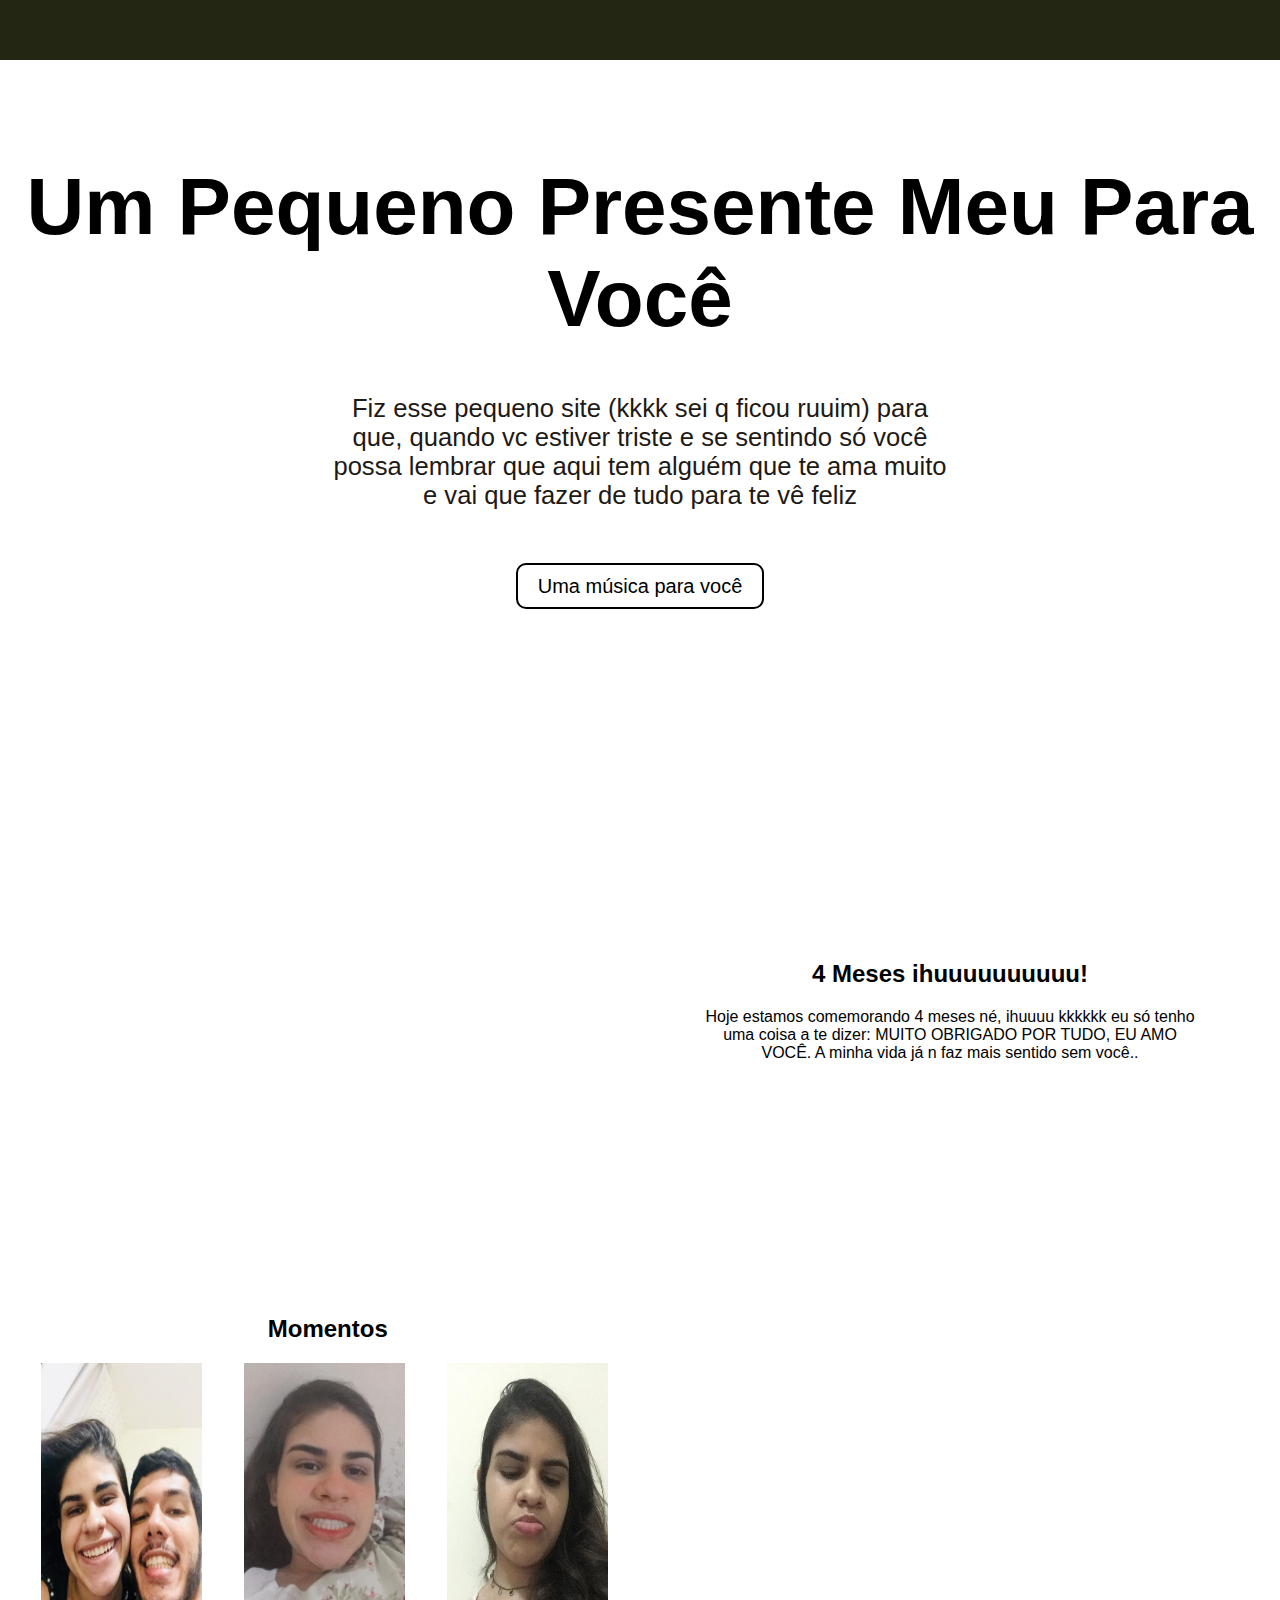
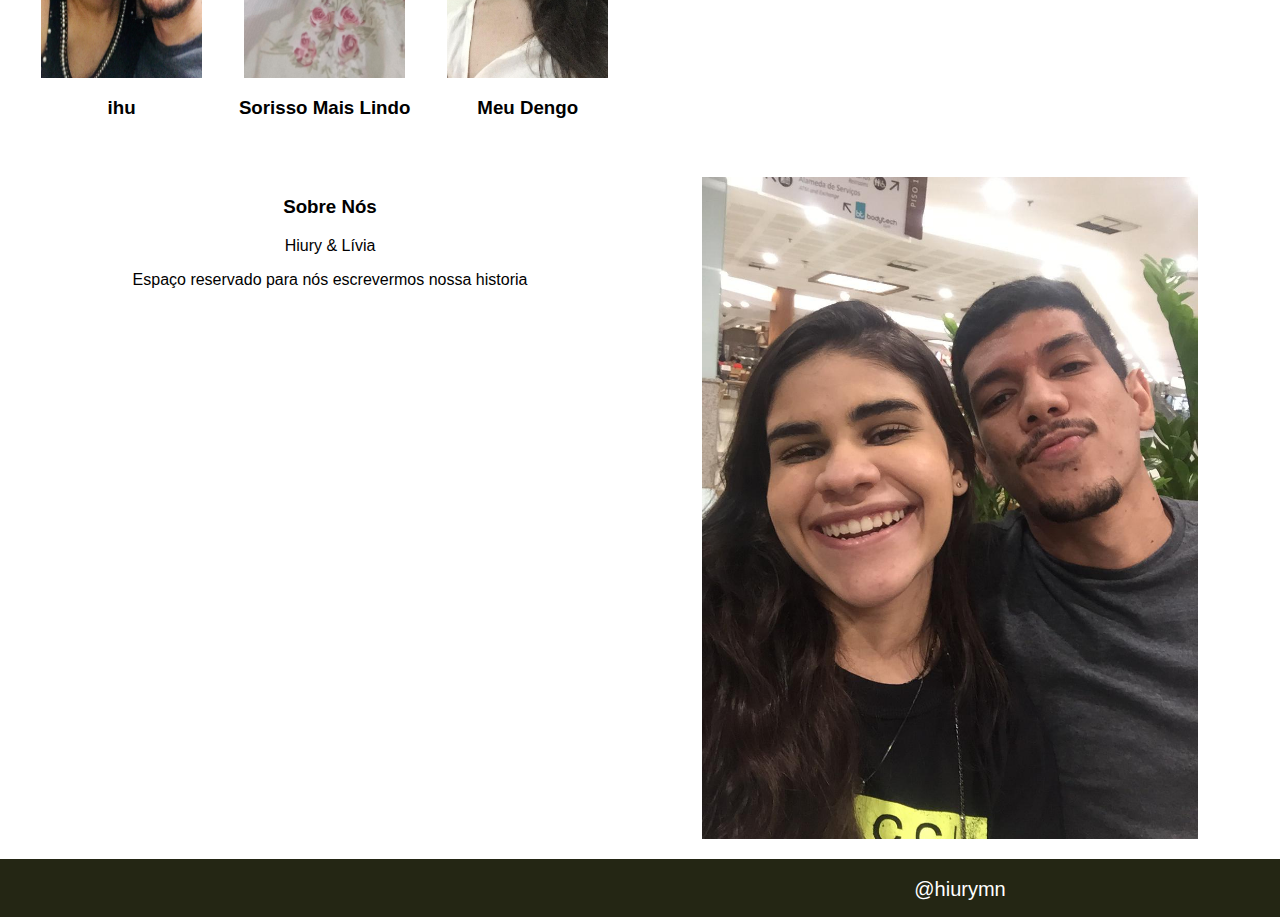
==== commit d6179b13: "Add files via upload" ====
--- a/index.html
+++ b/index.html
@@ -72,7 +72,7 @@
         </div>
 
         <div class="coluna dois">
-            <img width="100%" src="img/Eu.jpeg" alt="">
+            <img width="100%" src="img/eu.jpeg" alt="">
         </div>
     </section>
     <footer>
